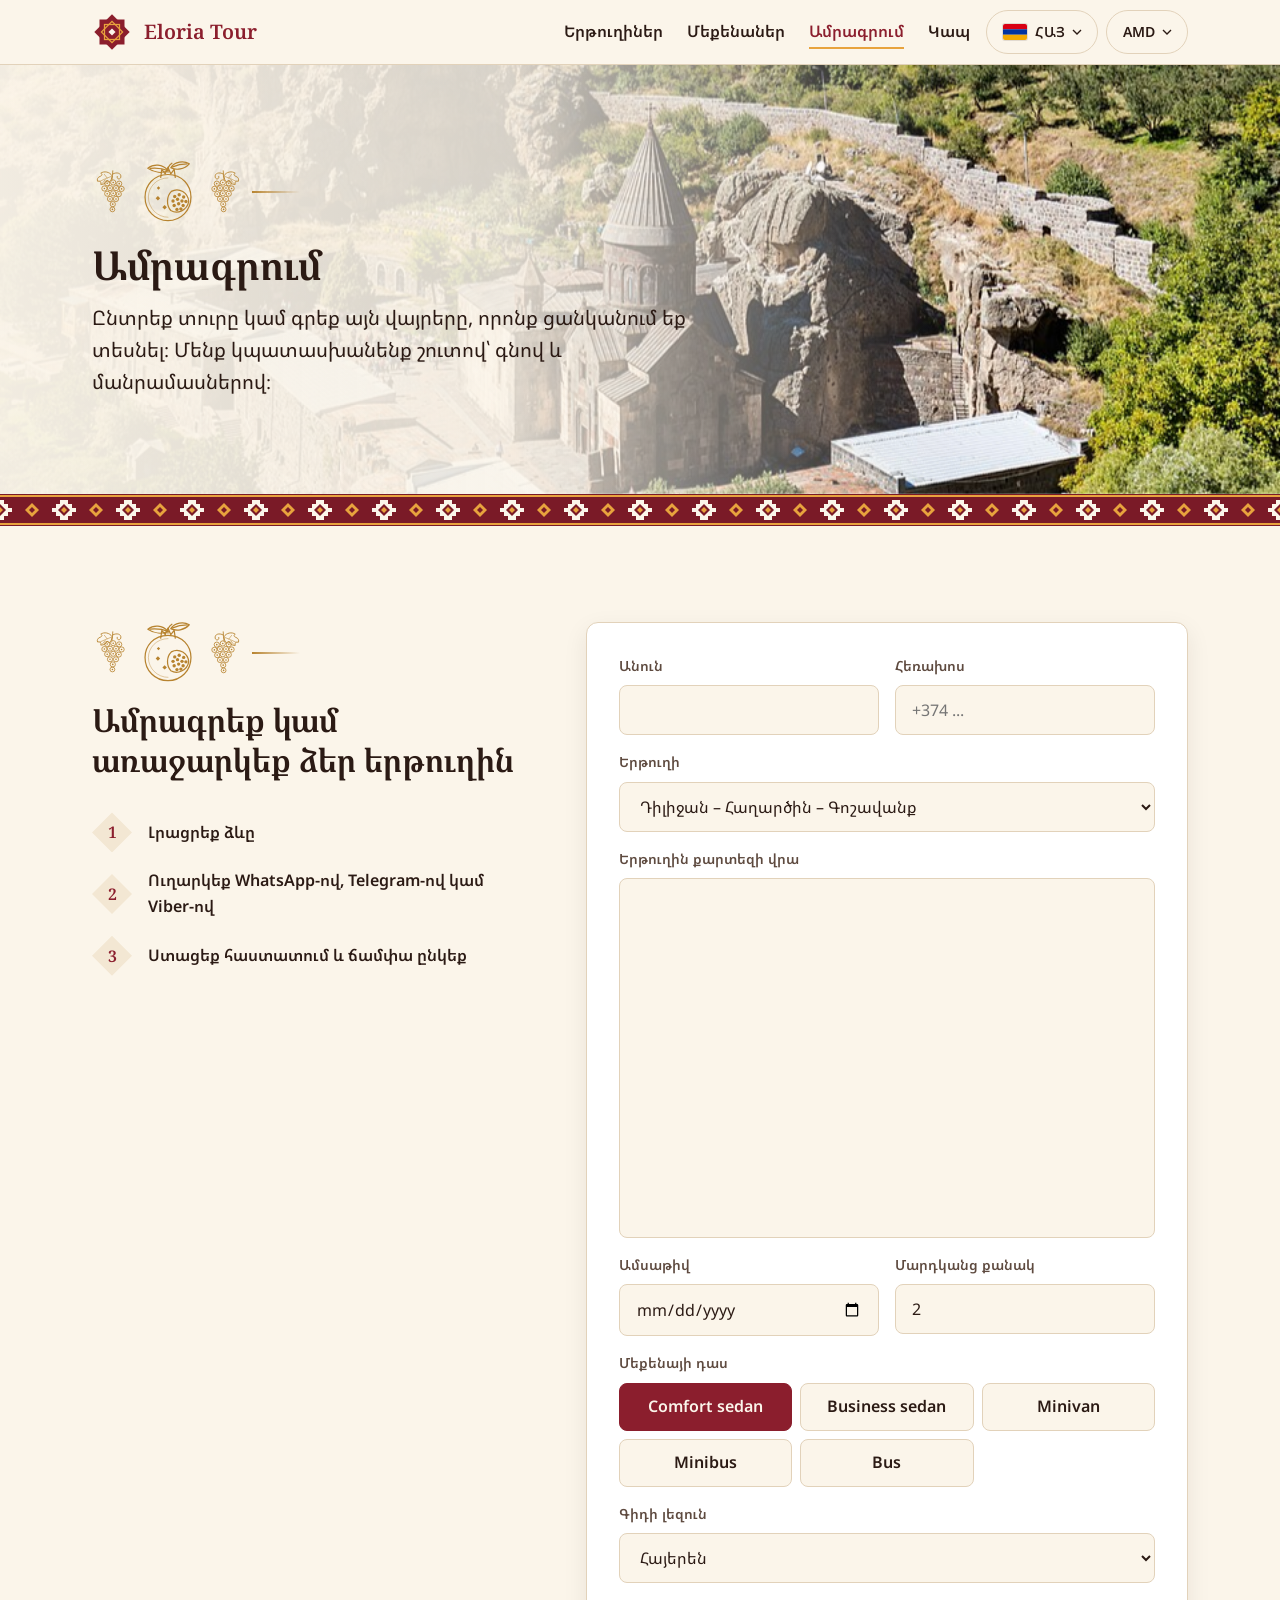
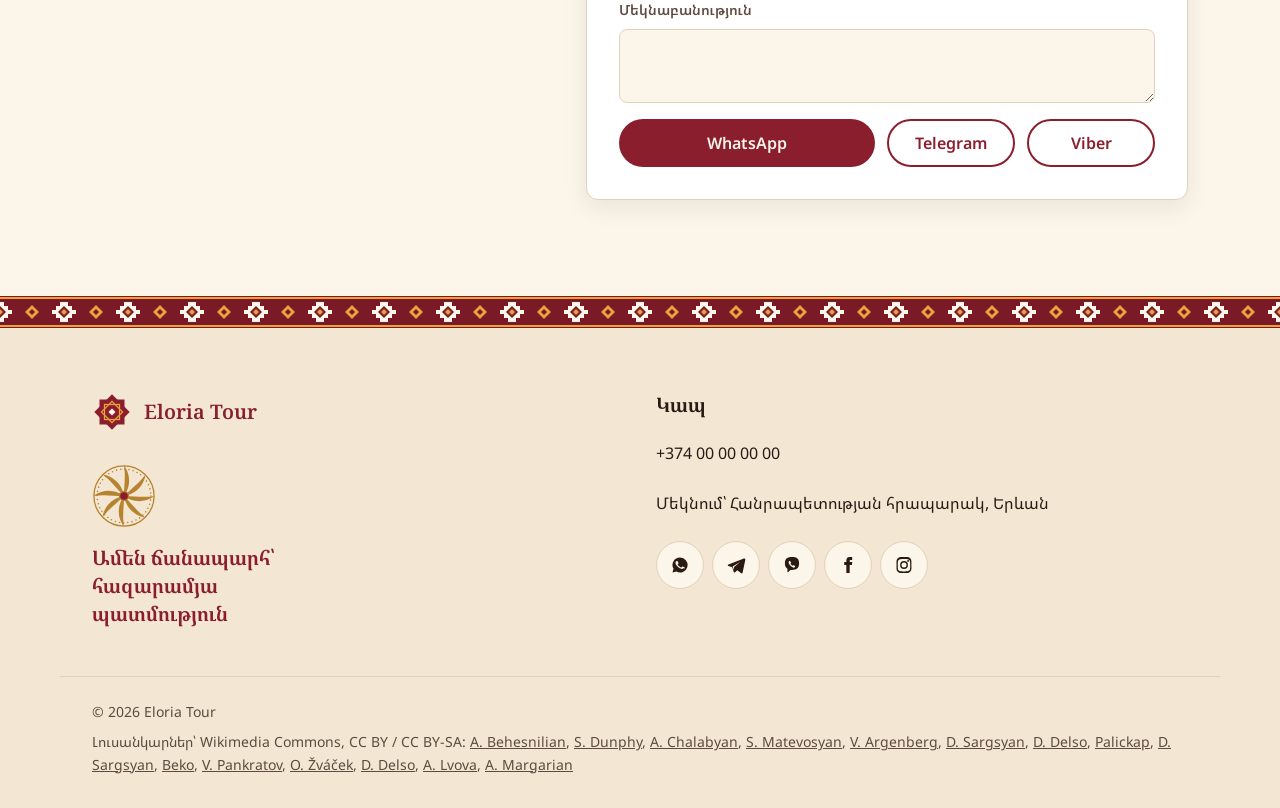
==== booking.html @ ce6a222f "Language menu: flags and full language names" ====
<!doctype html>
<html lang="hy">
<script>document.documentElement.classList.add("js")</script>
<script>
  // Browsers keep pages for a while; if a newer version is published, load it
  fetch("version.txt", { cache: "no-store" }).then((r) => r.text()).then((v) => {
    v = v.trim();
    const u = new URL(location.href);
    if (v && v !== "16" && u.searchParams.get("v") !== v) { u.searchParams.set("v", v); location.replace(u); }
  }).catch(() => {});
</script>
<head>
  <meta charset="utf-8">
  <meta name="viewport" content="width=device-width, initial-scale=1">
  <title>Eloria Tour — Տուրեր Հայաստանում</title>
  <meta name="description" content="Eloria Tour — էքսկուրսիաներ Հայաստանի պատմամշակութային և բնական վայրերով։ Tours across Armenia. Туры по Армении.">
  <link rel="icon" href="assets/logo.svg" type="image/svg+xml">
  <link rel="preconnect" href="https://fonts.googleapis.com">
  <link rel="preconnect" href="https://fonts.gstatic.com" crossorigin>
  <link href="https://fonts.googleapis.com/css2?family=Noto+Sans+Armenian:wght@400;600&family=Noto+Sans:wght@400;600&family=Noto+Serif+Armenian:wght@600&family=Noto+Serif:wght@600&display=swap" rel="stylesheet">
  <link rel="stylesheet" href="styles.css?v=16">
</head>
<body data-page="book">

<header class="header">
  <div class="container header__row">
    <a class="logo" href="index.html" aria-label="Eloria Tour">
      <img src="assets/logo.svg" alt="" width="40" height="40">
      <span>Eloria Tour</span>
    </a>
    <nav class="nav" id="nav">
      <a href="routes.html" data-i18n="nav.routes">Երթուղիներ</a>
      <a href="cars.html" data-i18n="nav.classes">Մեքենաներ</a>
      <a href="booking.html" data-i18n="nav.book" aria-current="page">Ամրագրում</a>
      <a href="contacts.html" data-i18n="nav.contacts">Կապ</a>
    </nav>
    <div class="picks">
      <div class="pick">
        <button class="pick__btn" type="button" aria-expanded="false" aria-haspopup="true" data-i18n-aria="pick.lang" aria-label="Լեզու"><span class="pick__cur" id="langCur"><img class="flag" src="assets/flags/hy.svg" alt="" width="24" height="16"><span class="pick__code">ՀԱՅ</span></span><svg class="pick__chev" viewBox="0 0 24 24" aria-hidden="true"><path d="M6 9l6 6 6-6"/></svg></button>
        <div class="pick__menu">
          <button type="button" data-lang="hy" data-code="ՀԱՅ"><img class="flag" src="assets/flags/hy.svg" alt="" width="24" height="16">Հայերեն</button>
          <button type="button" data-lang="en" data-code="EN"><img class="flag" src="assets/flags/en.svg" alt="" width="24" height="16">English</button>
          <button type="button" data-lang="ru" data-code="RU"><img class="flag" src="assets/flags/ru.svg" alt="" width="24" height="16">Русский</button>
        </div>
      </div>
      <div class="pick">
        <button class="pick__btn" type="button" aria-expanded="false" aria-haspopup="true" data-i18n-aria="pick.cur" aria-label="Արժույթ"><span class="pick__cur" id="curCur">AMD</span><svg class="pick__chev" viewBox="0 0 24 24" aria-hidden="true"><path d="M6 9l6 6 6-6"/></svg></button>
        <div class="pick__menu">
          <button type="button" data-cur="AMD">AMD</button>
          <button type="button" data-cur="USD">USD</button>
          <button type="button" data-cur="RUB">RUB</button>
          <button type="button" data-cur="EUR">EUR</button>
          <button type="button" data-cur="GEL">GEL</button>
        </div>
      </div>
    </div>
    <button class="burger" type="button" aria-expanded="false" aria-controls="nav" data-i18n-aria="nav.menu" aria-label="Մենյու">
      <span></span><span></span><span></span>
    </button>
  </div>
</header>

<main>
  <section class="page-hero">
    <img class="page-hero__img page-hero__img--upper" src="assets/img/geghard.jpg" alt="" fetchpriority="high">
    <div class="container page-hero__content">
      <div class="ornament" aria-hidden="true"><img src="assets/grapes.svg" alt="" width="40" height="45"><img src="assets/pomegranate.svg" alt="" width="56" height="63"><img class="flip" src="assets/grapes.svg" alt="" width="40" height="45"></div>
      <h1 data-i18n="nav.book">Ամրագրում</h1>
      <p data-i18n="book.lead">Ընտրեք տուրը կամ գրեք այն վայրերը, որոնք ցանկանում եք տեսնել։ Մենք կպատասխանենք շուտով՝ գնով և մանրամասներով։</p>
    </div>
  </section>

  <div class="band" aria-hidden="true"></div>

  <section class="section book" id="book">
    <div class="container book__grid">
      <div class="book__intro reveal">
        <div class="ornament" aria-hidden="true"><img src="assets/grapes.svg" alt="" width="32" height="38"><img src="assets/pomegranate.svg" alt="" width="48" height="54"><img class="flip" src="assets/grapes.svg" alt="" width="32" height="38"></div>
        <h2 data-i18n="book.title">Ամրագրեք կամ առաջարկեք ձեր երթուղին</h2>
                <ol class="steps">
          <li data-i18n="book.s1">Լրացրեք ձևը</li>
          <li data-i18n="book.s2">Ուղարկեք WhatsApp-ով, Telegram-ով կամ Viber-ով</li>
          <li data-i18n="book.s3">Ստացեք հաստատում և ճամփա ընկեք</li>
        </ol>
      </div>

      <form class="form reveal" id="bookForm" novalidate>
        <div class="field">
          <label for="f-name" data-i18n="form.name">Անուն</label>
          <input id="f-name" name="name" required autocomplete="name">
        </div>
        <div class="field">
          <label for="f-phone" data-i18n="form.phone">Հեռախոս</label>
          <input id="f-phone" name="phone" type="tel" required autocomplete="tel" placeholder="+374 ...">
        </div>
        <div class="field field--full">
          <label for="f-route" data-i18n="form.route">Երթուղի</label>
          <select id="f-route" name="route"></select>
        </div>
        <div class="field field--full route-map" id="routeMap" hidden>
          <span class="route-map__label" data-i18n="form.map">Երթուղին քարտեզի վրա</span>
          <iframe loading="lazy" data-i18n-title="form.map" title="Երթուղին քարտեզի վրա"></iframe>
        </div>
        <div class="field field--full" id="customField" hidden>
          <label for="f-custom" data-i18n="form.custom">Որտե՞ղ եք ուզում գնալ</label>
          <textarea id="f-custom" name="custom" rows="3" data-i18n-ph="form.customPh" placeholder="Օրինակ՝ Ամբերդ, Արագած, Սաղմոսավանք"></textarea>
        </div>
        <div class="field">
          <label for="f-date" data-i18n="form.date">Ամսաթիվ</label>
          <input id="f-date" name="date" type="date" required>
        </div>
        <div class="field">
          <label for="f-people" data-i18n="form.people">Մարդկանց քանակ</label>
          <input id="f-people" name="people" type="number" min="1" max="50" value="2">
        </div>
        <fieldset class="field field--full">
          <legend data-i18n="form.class">Մեքենայի դաս</legend>
          <div class="segmented">
            <label><input type="radio" name="class" value="comfort-sedan" checked><span>Comfort sedan</span></label>
            <label><input type="radio" name="class" value="business-sedan"><span>Business sedan</span></label>
            <label><input type="radio" name="class" value="minivan"><span>Minivan</span></label>
            <label><input type="radio" name="class" value="minibus"><span>Minibus</span></label>
            <label><input type="radio" name="class" value="bus"><span>Bus</span></label>
          </div>
        </fieldset>
        <div class="field field--full">
          <label for="f-lang" data-i18n="form.guide">Գիդի լեզուն</label>
          <select id="f-lang" name="guide">
            <option value="hy" data-i18n="lang.hy">Հայերեն</option>
            <option value="en" data-i18n="lang.en">Անգլերեն</option>
            <option value="ru" data-i18n="lang.ru">Ռուսերեն</option>
            <option value="it" data-i18n="lang.it">Իտալերեն</option>
          </select>
        </div>
        <div class="field field--full">
          <label for="f-note" data-i18n="form.note">Մեկնաբանություն</label>
          <textarea id="f-note" name="note" rows="2"></textarea>
        </div>
        <p class="form__error" id="formError" role="alert" hidden data-i18n="form.error">Խնդրում ենք լրացնել անունը, հեռախոսը և ամսաթիվը։</p>
        <div class="form__send field--full">
          <button class="btn btn--primary" type="submit" data-via="whatsapp">WhatsApp</button>
          <button class="btn btn--light" type="submit" data-via="telegram">Telegram</button>
          <button class="btn btn--light" type="submit" data-via="viber">Viber</button>
        </div>
      </form>
    </div>
  </section>
</main>

<div class="band" aria-hidden="true"></div>

<footer class="footer">
  <div class="container footer__grid">
    <div>
      <a class="logo" href="index.html">
        <img src="assets/logo.svg" alt="" width="40" height="40">
        <span>Eloria Tour</span>
      </a>
      <img class="footer__rosette" src="assets/rosette.svg" alt="" width="64" height="64">
      <p class="footer__motto" data-i18n="hero.title">Ամեն ճանապարհ՝ հազարամյա պատմություն</p>
    </div>
    <div>
      <h3 data-i18n="nav.contacts">Կապ</h3>
      <!-- Placeholder contacts: replace number and handles when ready -->
      <ul class="contacts">
        <li><a href="tel:+37400000000">+374 00 00 00 00</a></li>
        <li><a href="https://yandex.com/maps/?pt=44.5126,40.1777&amp;z=16" target="_blank" rel="noopener" data-i18n="contacts.meet">Մեկնում՝ Հանրապետության հրապարակ, Երևան</a></li>
      </ul>
      <div class="socials">
        <a href="https://wa.me/37400000000" target="_blank" rel="noopener" aria-label="WhatsApp"><svg viewBox="0 0 24 24"><path d="M12 3a9 9 0 0 0-7.8 13.5L3 21l4.6-1.2A9 9 0 1 0 12 3zm4.4 12.6c-.2.6-1.1 1.1-1.6 1.1-.4 0-.9.1-3-.8-2.5-1-4.1-3.6-4.2-3.8-.1-.2-1-1.3-1-2.5s.6-1.8.9-2c.2-.3.5-.3.7-.3h.5c.2 0 .4 0 .6.5l.8 1.9c.1.1.1.3 0 .5l-.3.5-.4.4c-.1.1-.3.3-.1.6.2.3.7 1.2 1.6 1.9 1.1.9 2 1.2 2.3 1.4.3.1.5.1.6-.1l.9-1c.2-.3.4-.2.6-.1l1.8.9c.3.1.4.2.5.3 0 .2 0 .9-.2 1.5z"/></svg></a>
        <a href="https://t.me/eloriatour" target="_blank" rel="noopener" aria-label="Telegram"><svg viewBox="0 0 24 24"><path d="M21.5 4.3 2.9 11.4c-1 .4-1 1.6 0 1.9l4.6 1.5 1.8 5.6c.2.7 1.1.9 1.6.4l2.6-2.4 4.8 3.5c.6.4 1.4.1 1.6-.6l3.3-15.5c.2-1-.8-1.8-1.7-1.5zM9.7 14.3l-.4 3.6-1.3-4 9.3-5.9z"/></svg></a>
        <a href="viber://chat?number=%2B37400000000" aria-label="Viber"><svg viewBox="0 0 24 24"><path d="M12 2.5c-5 0-8.5 1.6-8.5 7.5 0 3.4 1.1 5.4 3 6.5V20c0 .6.7.9 1.1.5l2.5-2.6H12c5 0 8.5-1.6 8.5-7.9S17 2.5 12 2.5zm3.9 11.7c-.4.6-1 1.1-1.7 1-2.9-.6-5.6-3.2-6.3-6.2-.1-.7.4-1.4 1-1.7.4-.2.8 0 1 .3l.9 1.3c.2.3.1.8-.2 1l-.4.3c.4 1.2 1.4 2.2 2.6 2.7l.3-.4c.2-.3.7-.4 1-.2l1.4.9c.4.2.5.7.4 1z"/></svg></a>
        <a href="https://facebook.com/eloriatour" target="_blank" rel="noopener" aria-label="Facebook"><svg viewBox="0 0 24 24"><path d="M14 8.5V7c0-.8.5-1 1-1h2V2.5h-3c-3 0-4 2-4 4.3v1.7H7.5V12H10v9.5h4V12h2.7l.4-3.5z"/></svg></a>
        <a href="https://instagram.com/eloriatour" target="_blank" rel="noopener" aria-label="Instagram"><svg viewBox="0 0 24 24"><path d="M12 7.3A4.7 4.7 0 1 0 12 16.7 4.7 4.7 0 0 0 12 7.3zm0 7.7a3 3 0 1 1 0-6 3 3 0 0 1 0 6zm4.9-8.9a1.1 1.1 0 1 0 0 2.2 1.1 1.1 0 0 0 0-2.2zM20.9 7.9c-.1-1.5-.4-2.8-1.5-3.9s-2.4-1.4-3.9-1.5H8.5C7 2.6 5.7 2.9 4.6 4S3.1 6.4 3 7.9v8.2c.1 1.5.4 2.8 1.5 3.9s2.4 1.4 3.9 1.5h7.1c1.5-.1 2.8-.4 3.9-1.5s1.4-2.4 1.5-3.9zM19 17.6a3 3 0 0 1-1.7 1.7c-1.2.5-4 .4-5.3.4s-4.1.1-5.3-.4A3 3 0 0 1 5 17.6c-.5-1.2-.4-4-.4-5.3s-.1-4.1.4-5.3A3 3 0 0 1 6.7 5.3c1.2-.5 4-.4 5.3-.4s4.1-.1 5.3.4A3 3 0 0 1 19 7c.5 1.2.4 4 .4 5.3s.1 4.1-.4 5.3z"/></svg></a>
      </div>
    </div>
  </div>
  <div class="container footer__bottom">
    <p>© <span id="year">2026</span> Eloria Tour</p>
    <p class="credits"><span data-i18n="credits">Լուսանկարներ՝ Wikimedia Commons, CC BY / CC BY-SA</span>:
      <a href="https://commons.wikimedia.org/wiki/File:Khor_Virap_Monastery_and_Mount_Ararat,_Armenia.jpg" target="_blank" rel="noopener">A. Behesnilian</a>,
      <a href="https://commons.wikimedia.org/wiki/File:Old_Dilijan_Complex_(5062752571).jpg" target="_blank" rel="noopener">S. Dunphy</a>,
      <a href="https://commons.wikimedia.org/wiki/File:Haghartsin_monastery_in_Fall_2019.jpg" target="_blank" rel="noopener">A. Chalabyan</a>,
      <a href="https://commons.wikimedia.org/wiki/File:Goshavank_monastery_88.JPG" target="_blank" rel="noopener">S. Matevosyan</a>,
      <a href="https://commons.wikimedia.org/wiki/File:Garni_Temple,_Armenia,_Armenia.jpg" target="_blank" rel="noopener">V. Argenberg</a>,
      <a href="https://commons.wikimedia.org/wiki/File:Garni_Gorge_1_2.jpg" target="_blank" rel="noopener">D. Sargsyan</a>,
      <a href="https://commons.wikimedia.org/wiki/File:Monasterio_de_Geghard,_Armenia,_2016-10-02,_DD_63.jpg" target="_blank" rel="noopener">D. Delso</a>,
      <a href="https://commons.wikimedia.org/wiki/File:Areni,_wine_factory_(2).jpg" target="_blank" rel="noopener">Palickap</a>,
      <a href="https://commons.wikimedia.org/wiki/File:Lake_Sevan_014.jpg" target="_blank" rel="noopener">D. Sargsyan</a>,
      <a href="https://commons.wikimedia.org/wiki/File:Lake_Parz,_Dilijan_National_Park_24.jpg" target="_blank" rel="noopener">Beko</a>,
      <a href="https://commons.wikimedia.org/wiki/File:Jermuk_waterfall_on_an_autumn_evening.jpg" target="_blank" rel="noopener">V. Pankratov</a>,
      <a href="https://commons.wikimedia.org/wiki/File:Goris_City_Stadium.jpg" target="_blank" rel="noopener">O. Žváček</a>,
      <a href="https://commons.wikimedia.org/wiki/File:Monasterio_Noravank,_Armenia,_2016-10-01,_DD_28.jpg" target="_blank" rel="noopener">D. Delso</a>,
      <a href="https://commons.wikimedia.org/wiki/File:Sevanavank_on_1.09.23,_36.jpg" target="_blank" rel="noopener">A. Lvova</a>,
      <a href="https://commons.wikimedia.org/wiki/File:Tatev_Monastery_23-06-2018.jpg" target="_blank" rel="noopener">A. Margarian</a>
    </p>
  </div>
</footer>

<div class="toast" id="toast" role="status" aria-live="polite"></div>

<script src="script.js?v=16"></script>
</body>
</html>
---- styles.css ----
:root {
  --red: #8B1E2D;
  --red-dark: #6E1522;
  --apricot: #E8A33D;
  --cream: #FBF5EA;
  --sand: #F3E7D3;
  --ink: #2B1A14;
  --muted: #5E4A3F;
  --line: #E2D2BA;
  --gold: #B7832F;

  --serif: "Noto Serif Armenian", "Noto Serif", Georgia, serif;
  --sans: "Noto Sans Armenian", "Noto Sans", system-ui, sans-serif;

  --radius: 12px;
  --ease: cubic-bezier(.22, .61, .36, 1);
  --shadow: 0 8px 24px rgba(43, 26, 20, .08);
}

*, *::before, *::after { box-sizing: border-box; }
html { scroll-behavior: smooth; scroll-padding-top: 72px; }
body {
  margin: 0;
  font-family: var(--sans);
  font-size: 16px;
  line-height: 1.6;
  color: var(--ink);
  background: var(--cream);
  -webkit-font-smoothing: antialiased;
}
img { max-width: 100%; display: block; }
[hidden] { display: none !important; }
a { color: inherit; }
h1, h2, h3 { font-family: var(--serif); font-weight: 600; line-height: 1.25; margin: 0; }
p { margin: 0; }
ul, ol { margin: 0; padding: 0; }

.container { width: 100%; max-width: 1160px; margin: 0 auto; padding: 0 16px; }
@media (min-width: 768px) { .container { padding: 0 32px; } }

/* Buttons */
.btn {
  display: inline-flex; align-items: center; justify-content: center;
  min-height: 48px; padding: 12px 24px;
  border-radius: 999px; border: 2px solid transparent;
  font: 600 16px/1.2 var(--sans); text-decoration: none; cursor: pointer;
  transition: background-color .3s var(--ease), color .3s var(--ease), transform .3s var(--ease), border-color .3s var(--ease);
}
.btn:hover { transform: translateY(-2px); }
.btn:focus-visible, a:focus-visible, button:focus-visible, input:focus-visible, select:focus-visible, textarea:focus-visible {
  outline: 3px solid var(--apricot); outline-offset: 2px;
}
.btn--primary { background: var(--red); color: var(--cream); }
.btn--primary:hover { background: var(--red-dark); }
.btn--light { background: transparent; border-color: var(--red); color: var(--red); }
.btn--light:hover { background: var(--red); color: var(--cream); }

/* Ornament band (carpet border) */
.band {
  height: 32px;
  background: url("assets/band.svg") repeat-x center / auto 32px;
}

/* Header */
.header {
  position: sticky; top: 0; z-index: 20;
  background: rgba(251, 245, 234, .94);
  backdrop-filter: blur(8px);
  border-bottom: 1px solid var(--line);
}
.header__row { display: flex; align-items: center; gap: 16px; min-height: 64px; }
.logo { display: inline-flex; align-items: center; gap: 12px; text-decoration: none; font: 600 20px/1 var(--serif); color: var(--red); }
.nav { display: flex; gap: 24px; margin-left: auto; }
.nav a { text-decoration: none; font-weight: 600; padding: 12px 0; position: relative; }
.nav a::after {
  content: ""; position: absolute; left: 0; right: 0; bottom: 8px; height: 2px;
  background: var(--apricot); transform: scaleX(0); transition: transform .3s var(--ease);
}
.nav a:hover::after { transform: scaleX(1); }
.picks { display: flex; gap: 8px; }
.pick { position: relative; }
.pick__btn {
  display: inline-flex; align-items: center; gap: 4px; min-height: 44px; padding: 0 12px 0 16px;
  border: 1px solid var(--line); border-radius: 999px; background: var(--cream);
  font: 600 14px/1 var(--sans); color: var(--ink); cursor: pointer;
  transition: border-color .3s var(--ease);
}
.pick__btn:hover, .pick__btn[aria-expanded="true"] { border-color: var(--red); }
.pick__chev { width: 16px; height: 16px; fill: none; stroke: currentColor; stroke-width: 2; transition: transform .3s var(--ease); }
.pick__btn[aria-expanded="true"] .pick__chev { transform: rotate(180deg); }
.pick__menu {
  position: absolute; top: calc(100% + 8px); left: 50%; z-index: 30; min-width: 100%;
  display: grid; gap: 4px; padding: 4px;
  background: #fff; border: 1px solid var(--line); border-radius: 12px; box-shadow: var(--shadow);
  opacity: 0; transform: translate(-50%, -8px); pointer-events: none; visibility: hidden;
  transition: opacity .3s var(--ease), transform .3s var(--ease), visibility 0s .3s;
}
.pick__btn[aria-expanded="true"] + .pick__menu {
  opacity: 1; transform: translate(-50%, 0); pointer-events: auto; visibility: visible;
  transition: opacity .3s var(--ease), transform .3s var(--ease);
}
.pick__menu button {
  min-height: 44px; padding: 0 16px; border: 0; border-radius: 8px; background: none;
  font: 600 14px/1 var(--sans); color: var(--muted); cursor: pointer; text-align: center;
  transition: background-color .3s var(--ease), color .3s var(--ease);
}
.pick__cur { display: inline-flex; align-items: center; gap: 8px; }
.flag { width: 24px; height: 16px; object-fit: cover; border-radius: 2px; box-shadow: 0 0 0 1px rgba(43, 26, 20, .12); flex: none; }
.pick__menu button:has(.flag) { display: flex; align-items: center; gap: 12px; text-align: left; white-space: nowrap; }
.pick__menu button[aria-pressed="true"] .flag { box-shadow: 0 0 0 1px rgba(251, 245, 234, .6); }
.pick__menu button:hover { background: var(--sand); color: var(--ink); }
.pick__menu button[aria-pressed="true"] { background: var(--red); color: var(--cream); }
.burger { display: none; }

@media (max-width: 860px) {
  .picks { margin-left: auto; }
  .burger {
    display: grid; gap: 4px; align-content: center; justify-items: center;
    width: 44px; height: 44px; border: 0; background: none; cursor: pointer;
  }
  .burger span { width: 24px; height: 2px; background: var(--ink); transition: transform .3s var(--ease), opacity .3s var(--ease); }
  .burger[aria-expanded="true"] span:nth-child(1) { transform: translateY(6px) rotate(45deg); }
  .burger[aria-expanded="true"] span:nth-child(2) { opacity: 0; }
  .burger[aria-expanded="true"] span:nth-child(3) { transform: translateY(-6px) rotate(-45deg); }
  .nav {
    position: absolute; top: 100%; left: 0; right: 0;
    flex-direction: column; gap: 0; padding: 8px 16px 16px;
    background: var(--cream); border-bottom: 1px solid var(--line);
    opacity: 0; transform: translateY(-8px); pointer-events: none;
    transition: opacity .3s var(--ease), transform .3s var(--ease);
  }
  .nav.is-open { opacity: 1; transform: none; pointer-events: auto; }
  .nav a { padding: 12px 0; border-bottom: 1px solid var(--line); }
  .nav a::after { display: none; }
}
@media (max-width: 480px) { .pick__code { display: none; } }
@media (max-width: 400px) { .logo span { font-size: 16px; white-space: nowrap; } .header__row { gap: 8px; } .picks { gap: 4px; } .pick__btn { padding: 0 8px 0 12px; } }

/* Hero */
.hero { position: relative; min-height: min(88vh, 760px); display: flex; align-items: flex-end; color: var(--ink); overflow: hidden; }
.hero__img { position: absolute; inset: 0; width: 100%; height: 100%; object-fit: cover; object-position: 70% center; animation: heroZoom 18s var(--ease) both; }
.hero::after {
  content: ""; position: absolute; inset: 0;
  background: linear-gradient(180deg, rgba(251, 245, 234, .2) 0%, rgba(251, 245, 234, .8) 45%, rgba(251, 245, 234, .96) 100%);
}
@media (min-width: 768px) {
  .hero::after { background: linear-gradient(90deg, rgba(251, 245, 234, .96) 0%, rgba(251, 245, 234, .85) 45%, rgba(251, 245, 234, 0) 80%); }
}
.hero__content { position: relative; z-index: 1; padding-top: 128px; padding-bottom: 64px; }
.eyebrow { font-size: 14px; font-weight: 600; letter-spacing: .08em; text-transform: uppercase; color: var(--red); margin-bottom: 16px; }
.hero h1 { font-size: 32px; max-width: 18ch; }
.hero__lead { font-size: 16px; max-width: 56ch; margin-top: 16px; }
.hero__actions { display: flex; flex-wrap: wrap; gap: 12px; margin-top: 32px; }
@media (min-width: 768px) {
  .hero h1 { font-size: 48px; }
  .hero__lead { font-size: 20px; }
  .hero__content { padding-bottom: 96px; }
}
@keyframes heroZoom { from { transform: scale(1.08); } to { transform: scale(1); } }

/* Inner page banner: clear photo, light wash only behind the text */
.page-hero { position: relative; color: var(--ink); overflow: hidden; background: var(--cream); }
.page-hero__img { position: absolute; inset: 0; width: 100%; height: 100%; object-fit: cover; animation: heroZoom 18s var(--ease) both; }
.page-hero__img--upper { object-position: center 35%; }
.page-hero::after {
  content: ""; position: absolute; inset: 0;
  background: linear-gradient(180deg, rgba(251, 245, 234, 0) 20%, rgba(251, 245, 234, .85) 60%, rgba(251, 245, 234, .96) 100%);
}
.page-hero__content { position: relative; z-index: 1; padding-top: 160px; padding-bottom: 48px; }
.page-hero .ornament { justify-content: flex-start; }
.page-hero .ornament::before { display: none; }
.page-hero h1 { font-size: 32px; }
.page-hero p { max-width: 56ch; margin-top: 12px; }
@media (min-width: 768px) {
  .page-hero::after { background: linear-gradient(90deg, rgba(251, 245, 234, .96) 0%, rgba(251, 245, 234, .85) 40%, rgba(251, 245, 234, 0) 75%); }
  .page-hero__content { padding-top: 96px; padding-bottom: 96px; }
  .page-hero__content > * { max-width: 520px; }
  .page-hero h1 { font-size: 40px; }
  .page-hero p { font-size: 20px; }
}
/* Whole photo visible: photo on top on phones, on the right on wider screens */
.page-hero--split::after { display: none; }
.page-hero--split .page-hero__img { position: static; height: auto; aspect-ratio: 960 / 686; animation: none; }
.page-hero--split .page-hero__content { padding-top: 24px; }
@media (min-width: 768px) {
  .page-hero--split { min-height: 480px; display: flex; align-items: center; }
  .page-hero--split .page-hero__img {
    position: absolute; inset: 0 0 0 auto; width: min(62%, 672px); height: 100%; aspect-ratio: auto;
    -webkit-mask-image: linear-gradient(90deg, transparent, #000 20%); mask-image: linear-gradient(90deg, transparent, #000 20%);
  }
  .page-hero--split .page-hero__content { width: 100%; padding-top: 64px; padding-bottom: 64px; }
}
.nav a[aria-current="page"] { color: var(--red); }
.nav a[aria-current="page"]::after { transform: scaleX(1); }

/* Home: links to the inner pages */
.explore { background: var(--sand); }
.tiles { display: grid; gap: 24px; }
@media (min-width: 760px) { .tiles { grid-template-columns: repeat(3, 1fr); } }
.tile {
  position: relative; display: block; min-height: 320px; border-radius: var(--radius); overflow: hidden;
  color: var(--cream); text-decoration: none; box-shadow: var(--shadow);
}
.tile img { position: absolute; inset: 0; width: 100%; height: 100%; object-fit: cover; transition: transform .8s var(--ease); }
.tile::after { content: ""; position: absolute; inset: 0; background: linear-gradient(180deg, rgba(43, 26, 20, .1) 20%, rgba(43, 26, 20, .88)); }
.tile:hover img { transform: scale(1.05); }
.tile__body { position: absolute; left: 0; right: 0; bottom: 0; z-index: 1; display: grid; gap: 8px; padding: 24px; }
.tile__title { font: 600 24px/1.25 var(--serif); }
.tile__more { font-weight: 600; color: var(--apricot); }

/* Contacts page */
.contacts-grid { display: grid; gap: 24px; }
@media (min-width: 900px) { .contacts-grid { grid-template-columns: 1fr 1fr; gap: 32px; } }
.contact-cards { display: grid; gap: 16px; }
.contact-card { background: #fff; border: 1px solid var(--line); border-radius: var(--radius); padding: 24px; box-shadow: var(--shadow); }
.contact-card h2 { font-size: 20px; margin-bottom: 8px; }
.contact-card p { color: var(--muted); }
.contact-card__big { display: inline-block; padding: 8px 0; font: 600 24px/1.3 var(--serif); color: var(--red); text-decoration: none; }
.contact-card__note { margin-top: 8px; font-weight: 600; }
.contact-card .socials a { border-color: var(--line); color: var(--red); }
.map { min-height: 360px; border-radius: var(--radius); overflow: hidden; border: 1px solid var(--line); box-shadow: var(--shadow); }
.map iframe { display: block; width: 100%; height: 100%; min-height: 360px; border: 0; }

/* Sections */
.section { padding: 64px 0; }
@media (min-width: 768px) { .section { padding: 96px 0; } }
.section__head { text-align: center; max-width: 640px; margin: 0 auto 48px; }
.section__head h2, .book__intro h2 { font-size: 24px; }
.section__head p, .book__intro p { color: var(--muted); margin-top: 12px; }
@media (min-width: 768px) { .section__head h2, .book__intro h2 { font-size: 32px; } }
/* Pomegranate & grapes heading ornament */
.ornament { display: flex; align-items: center; justify-content: center; gap: 8px; margin-bottom: 16px; }
.ornament::before, .ornament::after {
  content: ""; width: 48px; height: 2px;
  background: linear-gradient(90deg, transparent, var(--gold));
}
.ornament::after { transform: scaleX(-1); }
.ornament img:nth-child(1), .ornament img:nth-child(3) { width: 40px; height: auto; }
.ornament img:nth-child(2) { width: 56px; height: auto; }
.flip { transform: scaleX(-1); }

/* Carved grapevine frieze */
.vine { height: 48px; background: url("assets/vine.svg") repeat-x center / auto 48px; }


/* Features */
.features { padding: 48px 0; }
.features__grid { list-style: none; display: grid; gap: 24px; grid-template-columns: 1fr; }
@media (min-width: 600px) { .features__grid { grid-template-columns: 1fr 1fr; } }
@media (min-width: 1000px) { .features__grid { grid-template-columns: repeat(4, 1fr); } }
.feature h3 { font-size: 20px; margin: 12px 0 8px; }
.feature p { color: var(--muted); }
.feature__icon {
  display: inline-grid; place-items: center; width: 48px; height: 48px;
  border-radius: 12px; background: var(--sand); color: var(--red);
}
.feature__icon svg { width: 24px; height: 24px; fill: none; stroke: currentColor; stroke-width: 1.8; stroke-linejoin: round; stroke-linecap: round; }

/* Routes */
.routes { background: var(--sand); position: relative; }
.routes__grid { display: grid; gap: 24px; grid-template-columns: 1fr; }
@media (min-width: 700px) { .routes__grid { grid-template-columns: 1fr 1fr; } }
@media (min-width: 1040px) { .routes__grid { grid-template-columns: repeat(3, 1fr); } }
.route {
  display: flex; flex-direction: column;
  background: var(--cream); border-radius: var(--radius); overflow: hidden;
  box-shadow: var(--shadow); border: 1px solid var(--line);
  transition: transform .4s var(--ease), box-shadow .4s var(--ease);
}
.route:hover { transform: translateY(-4px); box-shadow: 0 16px 32px rgba(43, 26, 20, .14); }
.route__media { position: relative; aspect-ratio: 3 / 2; overflow: hidden; }
/* Photo gallery inside route cards */
.gallery__track {
  display: flex; height: 100%; overflow-x: auto; scroll-snap-type: x mandatory;
  scrollbar-width: none; overscroll-behavior-x: contain;
}
.gallery__track::-webkit-scrollbar { display: none; }
.gallery__slide { position: relative; flex: 0 0 100%; margin: 0; scroll-snap-align: start; }
.gallery__slide img { width: 100%; height: 100%; object-fit: cover; }
.gallery__slide figcaption {
  position: absolute; left: 0; right: 0; bottom: 0; padding: 32px 16px 32px;
  background: linear-gradient(180deg, transparent, rgba(43, 26, 20, .75));
  color: var(--cream); font-size: 14px; font-weight: 600;
}
.gallery__btn, .car__arrow {
  position: absolute; top: 50%; width: 44px; height: 44px; margin-top: -22px;
  display: grid; place-items: center; border: 0; border-radius: 50%;
  background: rgba(251, 245, 234, .9); color: var(--red); font: 600 24px/1 var(--serif); cursor: pointer;
  box-shadow: var(--shadow); transition: opacity .3s var(--ease), background-color .3s var(--ease);
}
.gallery__btn:hover, .car__arrow:hover { background: var(--cream); }
.gallery__btn:disabled, .car__arrow:disabled { opacity: 0; pointer-events: none; }
.gallery__btn--prev { left: 12px; }
.gallery__btn--next { right: 12px; }
.gallery__dots { position: absolute; right: 8px; bottom: 4px; display: flex; }
.gallery__dots button {
  width: 24px; height: 44px; border: 0; padding: 0; background: none; cursor: pointer; position: relative;
}
.gallery__dots button::before {
  content: ""; position: absolute; left: 50%; top: 50%; width: 8px; height: 8px; margin: -4px 0 0 -4px;
  background: rgba(251, 245, 234, .6); transform: rotate(45deg); transition: background-color .3s var(--ease), transform .3s var(--ease);
}
.gallery__dots button[aria-current="true"]::before { background: var(--apricot); transform: rotate(45deg) scale(1.4); }
.route__num {
  position: absolute; left: 16px; top: 16px;
  display: grid; place-items: center; width: 40px; height: 40px;
  background: var(--red); color: var(--cream); font: 600 16px/1 var(--serif);
  clip-path: polygon(50% 0, 100% 50%, 50% 100%, 0 50%);
}
.route__strip { height: 8px; background: url("assets/band.svg") repeat-x center / auto 16px; }
.route__body { padding: 24px; display: flex; flex-direction: column; gap: 12px; flex: 1; }
.route__body h3 { font-size: 20px; }
.route__meta { display: flex; flex-wrap: wrap; gap: 8px; font-size: 14px; font-weight: 600; color: var(--red); }
.route__meta span { background: var(--sand); padding: 4px 12px; border-radius: 999px; }
.route__body p { color: var(--muted); }
.route__body .btn { margin-top: auto; align-self: flex-start; }

.route--custom { background: var(--red); color: var(--cream); border: 0; justify-content: center; position: relative; overflow: hidden; }
.route--custom::before {
  content: ""; position: absolute; inset: 0;
  background: url("assets/stars.svg") repeat center / 96px; opacity: .18;
}
.route--custom .route__body { position: relative; justify-content: center; gap: 16px; padding: 32px; }
.route--custom p { color: var(--cream); }
.route--custom .btn { background: var(--cream); color: var(--red); margin-top: 8px; }
.route--custom .btn:hover { background: var(--apricot); color: var(--ink); }

/* Classes */
.classes { background: var(--cream); color: var(--ink); position: relative; overflow: hidden; }
.classes::before {
  content: ""; position: absolute; inset: 0;
  background: url("assets/stars.svg") repeat center / 96px; opacity: .08; pointer-events: none;
}
.classes::after {
  content: ""; position: absolute; width: 320px; height: 320px; right: -96px; top: -96px;
  background: url("assets/rosette.svg") no-repeat center / contain; opacity: .14; pointer-events: none;
}
.classes .container { position: relative; z-index: 1; }
.classes .section__head::before {
  content: ""; display: block; width: 64px; height: 64px; margin: 0 auto 16px;
  background: url("assets/rosette.svg") no-repeat center / contain;
}
.classes .section__head p { color: var(--muted); }
.classes__grid { display: grid; gap: 24px; max-width: 880px; margin: 0 auto; }
@media (min-width: 760px) { .classes__grid { grid-template-columns: 1fr 1fr; } }
.class-card {
  position: relative; display: flex; flex-direction: column; gap: 16px;
  background: var(--cream); color: var(--ink); border-radius: var(--radius); padding: 32px;
  border-top: 8px solid var(--line);
}
.class-card--comfort { border-top-color: var(--apricot); }
.class-card h3 { font-size: 24px; }
.class-card__sub { color: var(--muted); margin-top: -8px; }
.badge {
  position: absolute; top: 24px; right: 24px;
  background: var(--apricot); color: var(--ink); font-size: 14px; font-weight: 600;
  padding: 4px 12px; border-radius: 999px;
}
.checks { list-style: none; display: grid; gap: 12px; }
.checks li { position: relative; padding-left: 28px; }
.checks li::before {
  content: ""; position: absolute; left: 4px; top: 8px; width: 10px; height: 10px;
  background: var(--red); transform: rotate(45deg);
}
.class-card--comfort .checks li::before { background: var(--apricot); }
.price { font: 600 20px/1.3 var(--serif); color: var(--red); margin-top: auto; padding-top: 8px; border-top: 1px dashed var(--line); }
.class-card .btn { align-self: flex-start; }
.cars__grid { max-width: none; grid-template-columns: 1fr; }
.sr-only { position: absolute; width: 1px; height: 1px; overflow: hidden; clip: rect(0 0 0 0); white-space: nowrap; }
.car {
  display: grid; overflow: hidden; border-radius: var(--radius);
  background: #fff; color: var(--ink); box-shadow: var(--shadow);
}
.car__panel {
  position: relative; display: flex; flex-direction: column; gap: 8px; padding: 24px 24px 16px;
  background: var(--sand); border-bottom: 4px solid var(--gold);
}
.car__panel h3 { font-size: 24px; }
.car__specs { display: flex; gap: 24px; color: var(--muted); font-weight: 600; }
.car__specs > span { display: inline-flex; align-items: center; gap: 4px; }
.car__specs svg { width: 20px; height: 20px; fill: var(--red); }
.car__panel img { width: 100%; height: auto; aspect-ratio: 4 / 3; object-fit: cover; border-radius: 8px; margin-top: 8px; }
.car__side { display: flex; flex-direction: column; gap: 16px; padding: 24px; min-width: 0; }
.car__side .btn { align-self: flex-start; }
.car__label { margin: 0; font: 600 14px/1.5 var(--sans); color: var(--muted); }
.car__scroller { position: relative; }
.car__routes {
  list-style: none; display: flex; gap: 12px; overflow-x: auto; scroll-snap-type: x mandatory;
  scroll-behavior: smooth; scrollbar-width: none; padding: 4px 0;
}
.car__routes::-webkit-scrollbar { display: none; }
.car__routes li { flex: 0 0 184px; scroll-snap-align: start; }
.car__routes a {
  display: flex; flex-direction: column; gap: 4px; height: 100%; padding: 16px;
  border: 1px solid var(--line); border-radius: 8px; background: var(--cream); color: var(--ink); text-decoration: none;
  transition: border-color .3s var(--ease), transform .3s var(--ease);
}
.car__routes a:hover { border-color: var(--gold); transform: translateY(-4px); }
.car__routes strong { font-size: 16px; line-height: 1.3; }
.car__from, .car__km { font-size: 14px; color: var(--muted); }
.car__price { margin-top: auto; padding-top: 8px; font-size: 14px; font-weight: 600; color: var(--red); }
.car__arrow { display: none; }
@media (min-width: 760px) {
  .car { grid-template-columns: 320px 1fr; }
  .car__panel {
    padding: 32px 56px 32px 32px; border-bottom: 0;
    clip-path: polygon(0 0, calc(100% - 32px) 0, 100% 50%, calc(100% - 32px) 100%, 0 100%);
  }
  .car__panel img { margin-top: auto; }
  .car__side { padding: 32px 32px 32px 16px; }
  .car__arrow { display: grid; z-index: 1; }
  .car__arrow--prev { left: -12px; }
  .car__arrow--next { right: -12px; }
}

/* Booking */
.book__grid { display: grid; gap: 32px; }
@media (min-width: 900px) { .book__grid { grid-template-columns: 5fr 7fr; gap: 64px; align-items: start; } }
.book__intro .ornament { justify-content: flex-start; }
.book__intro .ornament::before { display: none; }
.book__intro p { max-width: 52ch; }
.steps { list-style: none; counter-reset: s; display: grid; gap: 16px; margin-top: 32px; }
.steps li { counter-increment: s; display: flex; gap: 16px; align-items: center; font-weight: 600; }
.steps li::before {
  content: counter(s); flex: none; display: grid; place-items: center; width: 40px; height: 40px;
  background: var(--sand); color: var(--red); font: 600 16px/1 var(--serif);
  clip-path: polygon(50% 0, 100% 50%, 50% 100%, 0 50%);
}

.form {
  display: grid; gap: 16px; grid-template-columns: 1fr;
  background: #fff; padding: 24px; border-radius: var(--radius);
  border: 1px solid var(--line); box-shadow: var(--shadow);
}
@media (min-width: 600px) { .form { grid-template-columns: 1fr 1fr; padding: 32px; } }
.field { display: flex; flex-direction: column; gap: 8px; min-width: 0; border: 0; margin: 0; padding: 0; }
.field--full { grid-column: 1 / -1; }
.field label, .field legend { font-size: 14px; font-weight: 600; color: var(--muted); padding: 0; }
.field legend { margin-bottom: 8px; }
.field input, .field select, .field textarea {
  width: 100%; min-height: 48px; padding: 12px 16px;
  font: 16px/1.5 var(--sans); color: var(--ink);
  background: var(--cream); border: 1px solid var(--line); border-radius: 8px;
  transition: border-color .3s var(--ease), background-color .3s var(--ease);
}
.field input:focus, .field select:focus, .field textarea:focus { border-color: var(--red); background: #fff; }
.field .is-invalid { border-color: var(--red); background: #FCEDEE; }
.field textarea { resize: vertical; }
.route-map__label { font-size: 14px; font-weight: 600; color: var(--muted); }
.route-map iframe { display: block; width: 100%; height: 320px; border: 1px solid var(--line); border-radius: 8px; background: var(--cream); }
@media (min-width: 600px) { .route-map iframe { height: 360px; } }
.segmented { display: grid; grid-template-columns: repeat(auto-fill, minmax(144px, 1fr)); gap: 8px; }
.segmented label { position: relative; cursor: pointer; }
.segmented input { position: absolute; opacity: 0; }
.segmented span {
  display: grid; place-items: center; min-height: 48px; border-radius: 8px;
  border: 1px solid var(--line); background: var(--cream); font-weight: 600; font-size: 16px; color: var(--ink);
  transition: background-color .3s var(--ease), color .3s var(--ease), border-color .3s var(--ease);
}
.segmented input:checked + span { background: var(--red); border-color: var(--red); color: var(--cream); }
.segmented input:focus-visible + span { outline: 3px solid var(--apricot); outline-offset: 2px; }
.form__error { grid-column: 1 / -1; color: var(--red); font-weight: 600; }
.form__send { display: grid; gap: 12px; grid-template-columns: 1fr 1fr; }
.form__send .btn:first-child { grid-column: 1 / -1; }
@media (min-width: 600px) { .form__send { grid-template-columns: 2fr 1fr 1fr; } .form__send .btn:first-child { grid-column: auto; } }

/* Footer */
.footer { background: var(--sand); color: var(--ink); padding: 64px 0 32px; }
.footer__grid { display: grid; gap: 32px; }
@media (min-width: 760px) { .footer__grid { grid-template-columns: 1fr 1fr; } }
.footer h3 { font-size: 20px; margin-bottom: 16px; }
.footer__rosette { width: 64px; height: 64px; margin-top: 24px; }
.footer__motto { font: 600 20px/1.4 var(--serif); color: var(--red); margin-top: 16px; max-width: 24ch; }
.contacts { list-style: none; display: grid; gap: 8px; }
.contacts a { text-decoration: none; display: inline-block; padding: 8px 0; }
.contacts a:hover { color: var(--red); }
.socials { display: flex; flex-wrap: wrap; gap: 8px; margin-top: 16px; }
.socials a {
  display: grid; place-items: center; width: 48px; height: 48px; border-radius: 50%;
  border: 1px solid var(--line); background: var(--cream);
  transition: background-color .3s var(--ease), border-color .3s var(--ease), color .3s var(--ease);
}
.socials a:hover { background: var(--red); border-color: var(--red); color: var(--cream); }
.socials svg { width: 20px; height: 20px; fill: currentColor; }
.footer__bottom { margin-top: 48px; padding-top: 24px; border-top: 1px solid var(--line); display: grid; gap: 8px; font-size: 14px; color: var(--muted); }
.credits a { color: var(--muted); }

/* Toast */
.toast {
  position: fixed; left: 50%; bottom: 24px; z-index: 30; max-width: calc(100% - 32px);
  background: var(--ink); color: var(--cream); padding: 12px 24px; border-radius: 999px;
  box-shadow: var(--shadow); opacity: 0; transform: translate(-50%, 16px); pointer-events: none;
  transition: opacity .4s var(--ease), transform .4s var(--ease);
}
.toast.is-on { opacity: 1; transform: translate(-50%, 0); }

/* Reveal on scroll */
.js .reveal { opacity: 0; transform: translateY(24px); transition: opacity .8s var(--ease), transform .8s var(--ease); }
.js .reveal.is-in { opacity: 1; transform: none; }

@media (prefers-reduced-motion: reduce) {
  html { scroll-behavior: auto; }
  *, *::before, *::after { animation: none !important; transition: none !important; }
  .js .reveal { opacity: 1; transform: none; }
}
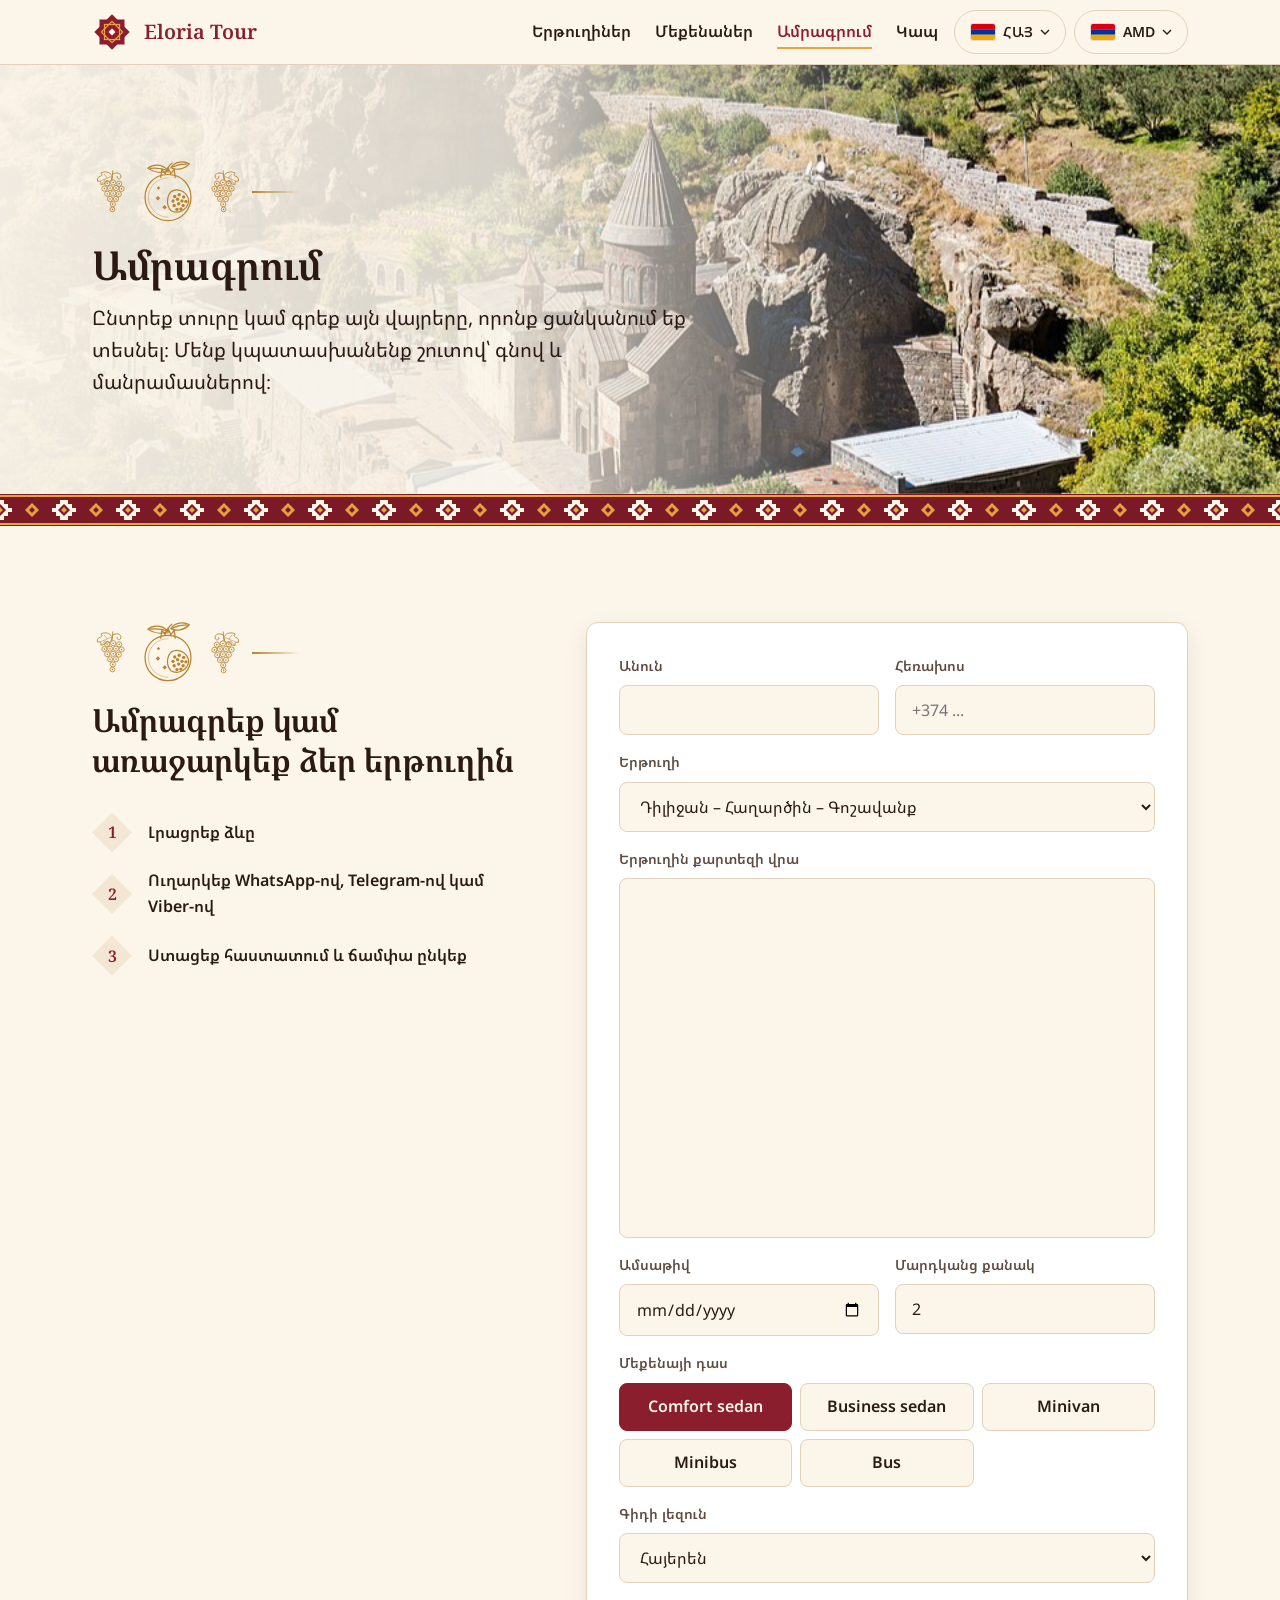
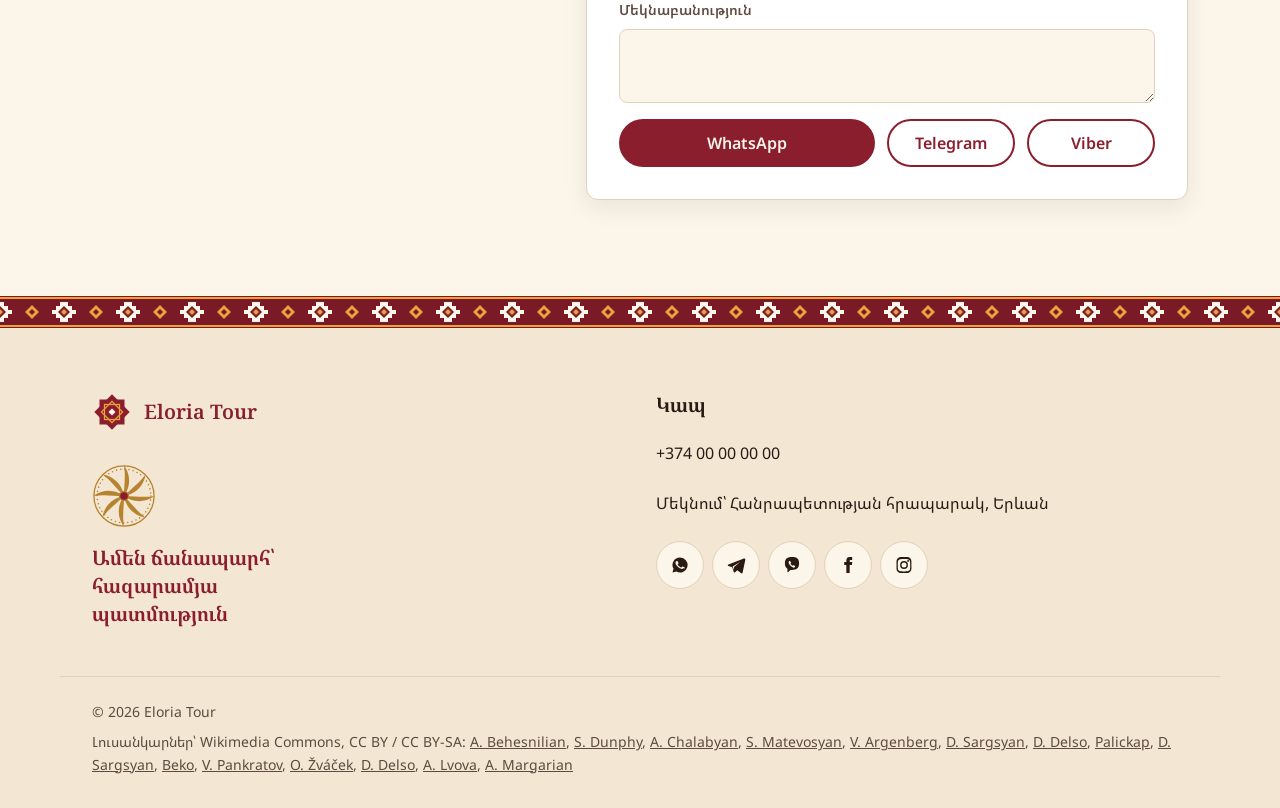
==== commit e05bf0dd: "Currency menu: flags and currency names" ====
--- a/booking.html
+++ b/booking.html
@@ -6,7 +6,7 @@
   fetch("version.txt", { cache: "no-store" }).then((r) => r.text()).then((v) => {
     v = v.trim();
     const u = new URL(location.href);
-    if (v && v !== "16" && u.searchParams.get("v") !== v) { u.searchParams.set("v", v); location.replace(u); }
+    if (v && v !== "17" && u.searchParams.get("v") !== v) { u.searchParams.set("v", v); location.replace(u); }
   }).catch(() => {});
 </script>
 <head>
@@ -18,7 +18,7 @@
   <link rel="preconnect" href="https://fonts.googleapis.com">
   <link rel="preconnect" href="https://fonts.gstatic.com" crossorigin>
   <link href="https://fonts.googleapis.com/css2?family=Noto+Sans+Armenian:wght@400;600&family=Noto+Sans:wght@400;600&family=Noto+Serif+Armenian:wght@600&family=Noto+Serif:wght@600&display=swap" rel="stylesheet">
-  <link rel="stylesheet" href="styles.css?v=16">
+  <link rel="stylesheet" href="styles.css?v=17">
 </head>
 <body data-page="book">
 
@@ -44,13 +44,13 @@
         </div>
       </div>
       <div class="pick">
-        <button class="pick__btn" type="button" aria-expanded="false" aria-haspopup="true" data-i18n-aria="pick.cur" aria-label="Արժույթ"><span class="pick__cur" id="curCur">AMD</span><svg class="pick__chev" viewBox="0 0 24 24" aria-hidden="true"><path d="M6 9l6 6 6-6"/></svg></button>
+        <button class="pick__btn" type="button" aria-expanded="false" aria-haspopup="true" data-i18n-aria="pick.cur" aria-label="Արժույթ"><span class="pick__cur" id="curCur"><img class="flag" src="assets/flags/hy.svg" alt="" width="24" height="16"><span class="pick__code">AMD</span></span><svg class="pick__chev" viewBox="0 0 24 24" aria-hidden="true"><path d="M6 9l6 6 6-6"/></svg></button>
         <div class="pick__menu">
-          <button type="button" data-cur="AMD">AMD</button>
-          <button type="button" data-cur="USD">USD</button>
-          <button type="button" data-cur="RUB">RUB</button>
-          <button type="button" data-cur="EUR">EUR</button>
-          <button type="button" data-cur="GEL">GEL</button>
+          <button type="button" data-cur="AMD"><img class="flag" src="assets/flags/hy.svg" alt="" width="24" height="16"><span class="pick__label"><strong>AMD</strong> <span data-i18n="cur.AMD"></span></span></button>
+          <button type="button" data-cur="USD"><img class="flag" src="assets/flags/usd.svg" alt="" width="24" height="16"><span class="pick__label"><strong>USD</strong> <span data-i18n="cur.USD"></span></span></button>
+          <button type="button" data-cur="RUB"><img class="flag" src="assets/flags/ru.svg" alt="" width="24" height="16"><span class="pick__label"><strong>RUB</strong> <span data-i18n="cur.RUB"></span></span></button>
+          <button type="button" data-cur="EUR"><img class="flag" src="assets/flags/eur.svg" alt="" width="24" height="16"><span class="pick__label"><strong>EUR</strong> <span data-i18n="cur.EUR"></span></span></button>
+          <button type="button" data-cur="GEL"><img class="flag" src="assets/flags/gel.svg" alt="" width="24" height="16"><span class="pick__label"><strong>GEL</strong> <span data-i18n="cur.GEL"></span></span></button>
         </div>
       </div>
     </div>
@@ -199,6 +199,6 @@
 
 <div class="toast" id="toast" role="status" aria-live="polite"></div>
 
-<script src="script.js?v=16"></script>
+<script src="script.js?v=17"></script>
 </body>
 </html>
--- a/styles.css
+++ b/styles.css
@@ -89,14 +89,14 @@
 .pick__chev { width: 16px; height: 16px; fill: none; stroke: currentColor; stroke-width: 2; transition: transform .3s var(--ease); }
 .pick__btn[aria-expanded="true"] .pick__chev { transform: rotate(180deg); }
 .pick__menu {
-  position: absolute; top: calc(100% + 8px); left: 50%; z-index: 30; min-width: 100%;
+  position: absolute; top: calc(100% + 8px); right: 0; z-index: 30; min-width: 100%;
   display: grid; gap: 4px; padding: 4px;
   background: #fff; border: 1px solid var(--line); border-radius: 12px; box-shadow: var(--shadow);
-  opacity: 0; transform: translate(-50%, -8px); pointer-events: none; visibility: hidden;
+  opacity: 0; transform: translateY(-8px); pointer-events: none; visibility: hidden;
   transition: opacity .3s var(--ease), transform .3s var(--ease), visibility 0s .3s;
 }
 .pick__btn[aria-expanded="true"] + .pick__menu {
-  opacity: 1; transform: translate(-50%, 0); pointer-events: auto; visibility: visible;
+  opacity: 1; transform: none; pointer-events: auto; visibility: visible;
   transition: opacity .3s var(--ease), transform .3s var(--ease);
 }
 .pick__menu button {
@@ -107,6 +107,8 @@
 .pick__cur { display: inline-flex; align-items: center; gap: 8px; }
 .flag { width: 24px; height: 16px; object-fit: cover; border-radius: 2px; box-shadow: 0 0 0 1px rgba(43, 26, 20, .12); flex: none; }
 .pick__menu button:has(.flag) { display: flex; align-items: center; gap: 12px; text-align: left; white-space: nowrap; }
+.pick__label { font-weight: 400; }
+.pick__label strong { font-weight: 600; margin-right: 4px; }
 .pick__menu button[aria-pressed="true"] .flag { box-shadow: 0 0 0 1px rgba(251, 245, 234, .6); }
 .pick__menu button:hover { background: var(--sand); color: var(--ink); }
 .pick__menu button[aria-pressed="true"] { background: var(--red); color: var(--cream); }
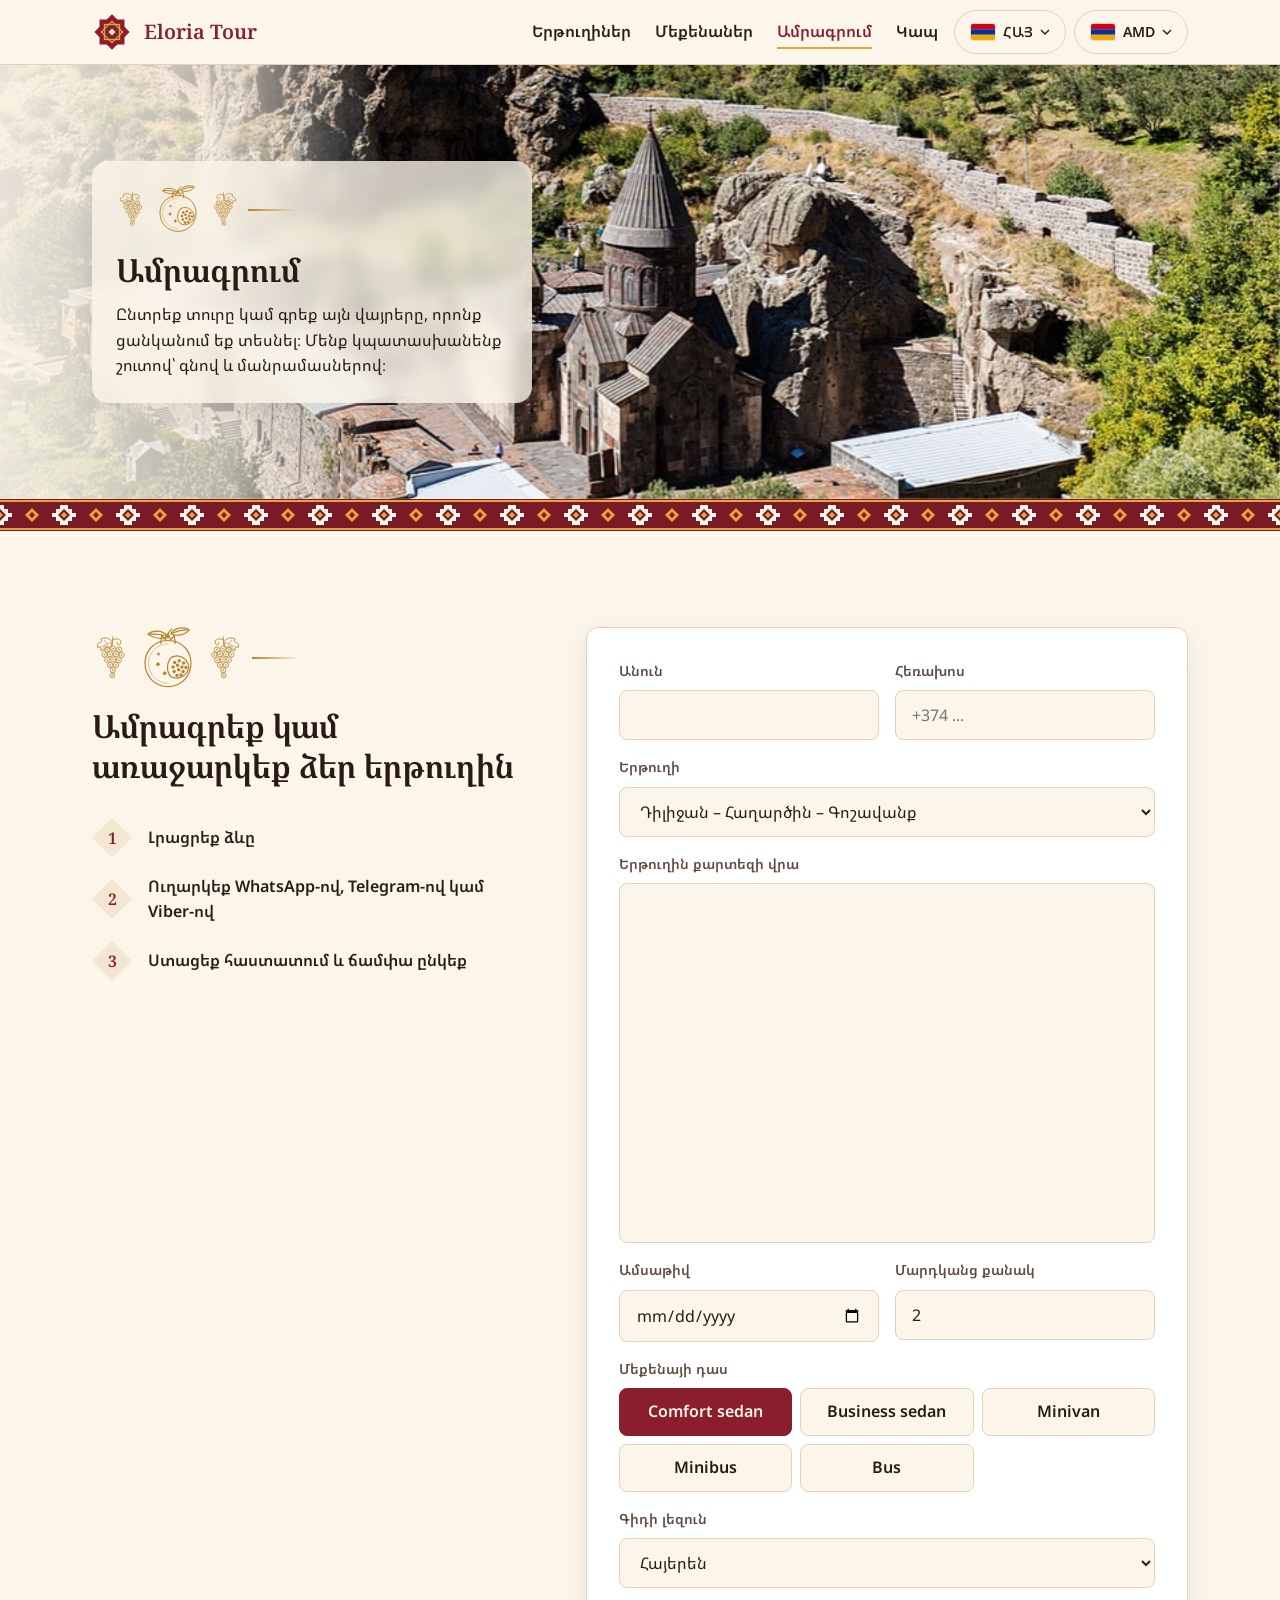
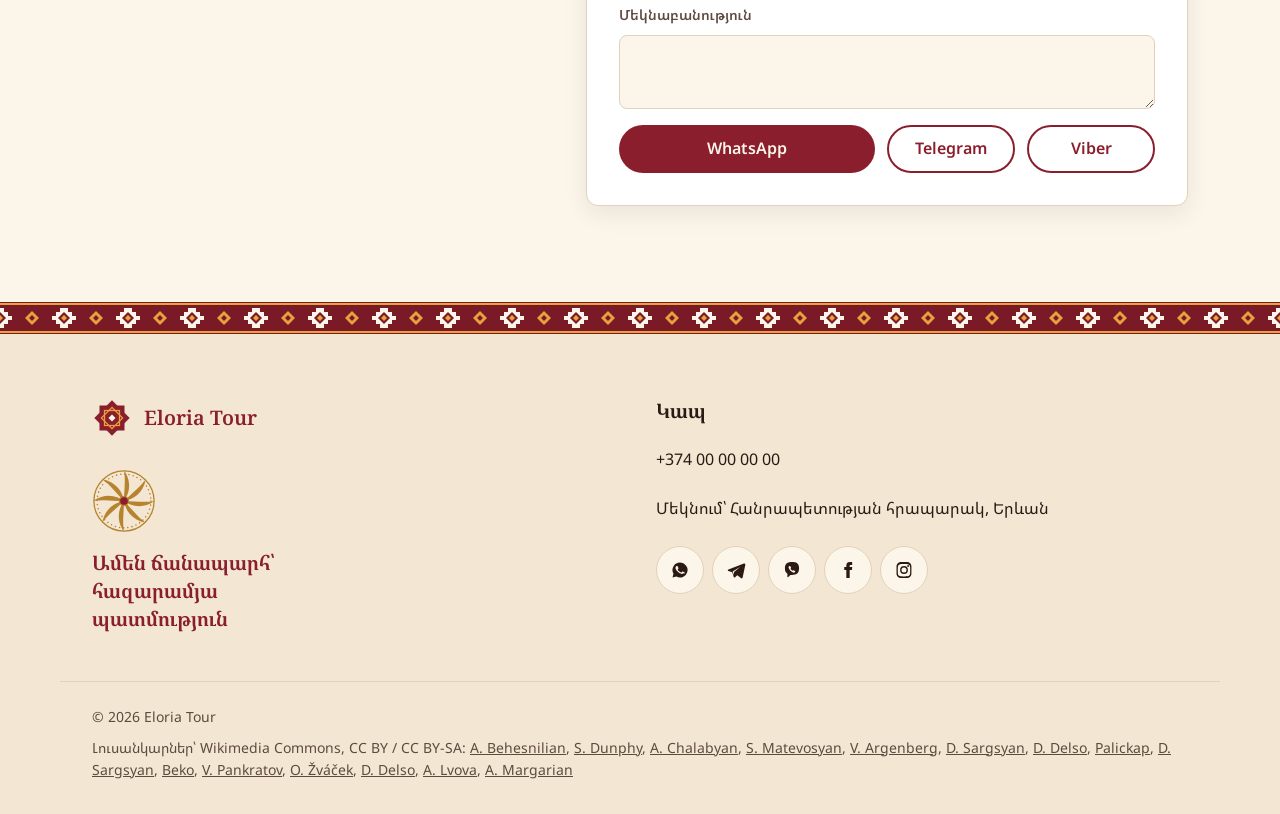
==== commit c980c305: "Smaller hero text panel; inner banners use the same clear-photo look" ====
--- a/booking.html
+++ b/booking.html
@@ -6,7 +6,7 @@
   fetch("version.txt", { cache: "no-store" }).then((r) => r.text()).then((v) => {
     v = v.trim();
     const u = new URL(location.href);
-    if (v && v !== "17" && u.searchParams.get("v") !== v) { u.searchParams.set("v", v); location.replace(u); }
+    if (v && v !== "19" && u.searchParams.get("v") !== v) { u.searchParams.set("v", v); location.replace(u); }
   }).catch(() => {});
 </script>
 <head>
@@ -18,7 +18,7 @@
   <link rel="preconnect" href="https://fonts.googleapis.com">
   <link rel="preconnect" href="https://fonts.gstatic.com" crossorigin>
   <link href="https://fonts.googleapis.com/css2?family=Noto+Sans+Armenian:wght@400;600&family=Noto+Sans:wght@400;600&family=Noto+Serif+Armenian:wght@600&family=Noto+Serif:wght@600&display=swap" rel="stylesheet">
-  <link rel="stylesheet" href="styles.css?v=17">
+  <link rel="stylesheet" href="styles.css?v=19">
 </head>
 <body data-page="book">
 
@@ -64,9 +64,11 @@
   <section class="page-hero">
     <img class="page-hero__img page-hero__img--upper" src="assets/img/geghard.jpg" alt="" fetchpriority="high">
     <div class="container page-hero__content">
-      <div class="ornament" aria-hidden="true"><img src="assets/grapes.svg" alt="" width="40" height="45"><img src="assets/pomegranate.svg" alt="" width="56" height="63"><img class="flip" src="assets/grapes.svg" alt="" width="40" height="45"></div>
-      <h1 data-i18n="nav.book">Ամրագրում</h1>
-      <p data-i18n="book.lead">Ընտրեք տուրը կամ գրեք այն վայրերը, որոնք ցանկանում եք տեսնել։ Մենք կպատասխանենք շուտով՝ գնով և մանրամասներով։</p>
+      <div class="glass">
+        <div class="ornament" aria-hidden="true"><img src="assets/grapes.svg" alt="" width="40" height="45"><img src="assets/pomegranate.svg" alt="" width="56" height="63"><img class="flip" src="assets/grapes.svg" alt="" width="40" height="45"></div>
+        <h1 data-i18n="nav.book">Ամրագրում</h1>
+        <p data-i18n="book.lead">Ընտրեք տուրը կամ գրեք այն վայրերը, որոնք ցանկանում եք տեսնել։ Մենք կպատասխանենք շուտով՝ գնով և մանրամասներով։</p>
+      </div>
     </div>
   </section>
 
@@ -199,6 +201,6 @@
 
 <div class="toast" id="toast" role="status" aria-live="polite"></div>
 
-<script src="script.js?v=17"></script>
+<script src="script.js?v=19"></script>
 </body>
 </html>
--- a/styles.css
+++ b/styles.css
@@ -146,7 +146,12 @@
   background: linear-gradient(180deg, rgba(251, 245, 234, .2) 0%, rgba(251, 245, 234, .8) 45%, rgba(251, 245, 234, .96) 100%);
 }
 @media (min-width: 768px) {
-  .hero::after { background: linear-gradient(90deg, rgba(251, 245, 234, .96) 0%, rgba(251, 245, 234, .85) 45%, rgba(251, 245, 234, 0) 80%); }
+  .hero::after { background: linear-gradient(90deg, rgba(251, 245, 234, .92) 0%, rgba(251, 245, 234, .7) 18%, rgba(251, 245, 234, 0) 30%); }
+  .glass {
+    max-width: 480px; padding: 24px; border-radius: 16px;
+    background: rgba(251, 245, 234, .78); backdrop-filter: blur(8px); -webkit-backdrop-filter: blur(8px);
+    box-shadow: var(--shadow);
+  }
 }
 .hero__content { position: relative; z-index: 1; padding-top: 128px; padding-bottom: 64px; }
 .eyebrow { font-size: 14px; font-weight: 600; letter-spacing: .08em; text-transform: uppercase; color: var(--red); margin-bottom: 16px; }
@@ -154,8 +159,10 @@
 .hero__lead { font-size: 16px; max-width: 56ch; margin-top: 16px; }
 .hero__actions { display: flex; flex-wrap: wrap; gap: 12px; margin-top: 32px; }
 @media (min-width: 768px) {
-  .hero h1 { font-size: 48px; }
-  .hero__lead { font-size: 20px; }
+  .hero h1 { font-size: 32px; }
+  .hero__lead { font-size: 16px; }
+  .hero .eyebrow { margin-bottom: 8px; }
+  .hero__actions { margin-top: 24px; }
   .hero__content { padding-bottom: 96px; }
 }
 @keyframes heroZoom { from { transform: scale(1.08); } to { transform: scale(1); } }
@@ -174,11 +181,11 @@
 .page-hero h1 { font-size: 32px; }
 .page-hero p { max-width: 56ch; margin-top: 12px; }
 @media (min-width: 768px) {
-  .page-hero::after { background: linear-gradient(90deg, rgba(251, 245, 234, .96) 0%, rgba(251, 245, 234, .85) 40%, rgba(251, 245, 234, 0) 75%); }
+  .page-hero::after { background: linear-gradient(90deg, rgba(251, 245, 234, .92) 0%, rgba(251, 245, 234, .7) 18%, rgba(251, 245, 234, 0) 30%); }
   .page-hero__content { padding-top: 96px; padding-bottom: 96px; }
-  .page-hero__content > * { max-width: 520px; }
-  .page-hero h1 { font-size: 40px; }
-  .page-hero p { font-size: 20px; }
+  .page-hero .glass { max-width: 440px; }
+  .page-hero .ornament img:nth-child(1), .page-hero .ornament img:nth-child(3) { width: 32px; }
+  .page-hero .ornament img:nth-child(2) { width: 44px; }
 }
 /* Whole photo visible: photo on top on phones, on the right on wider screens */
 .page-hero--split::after { display: none; }
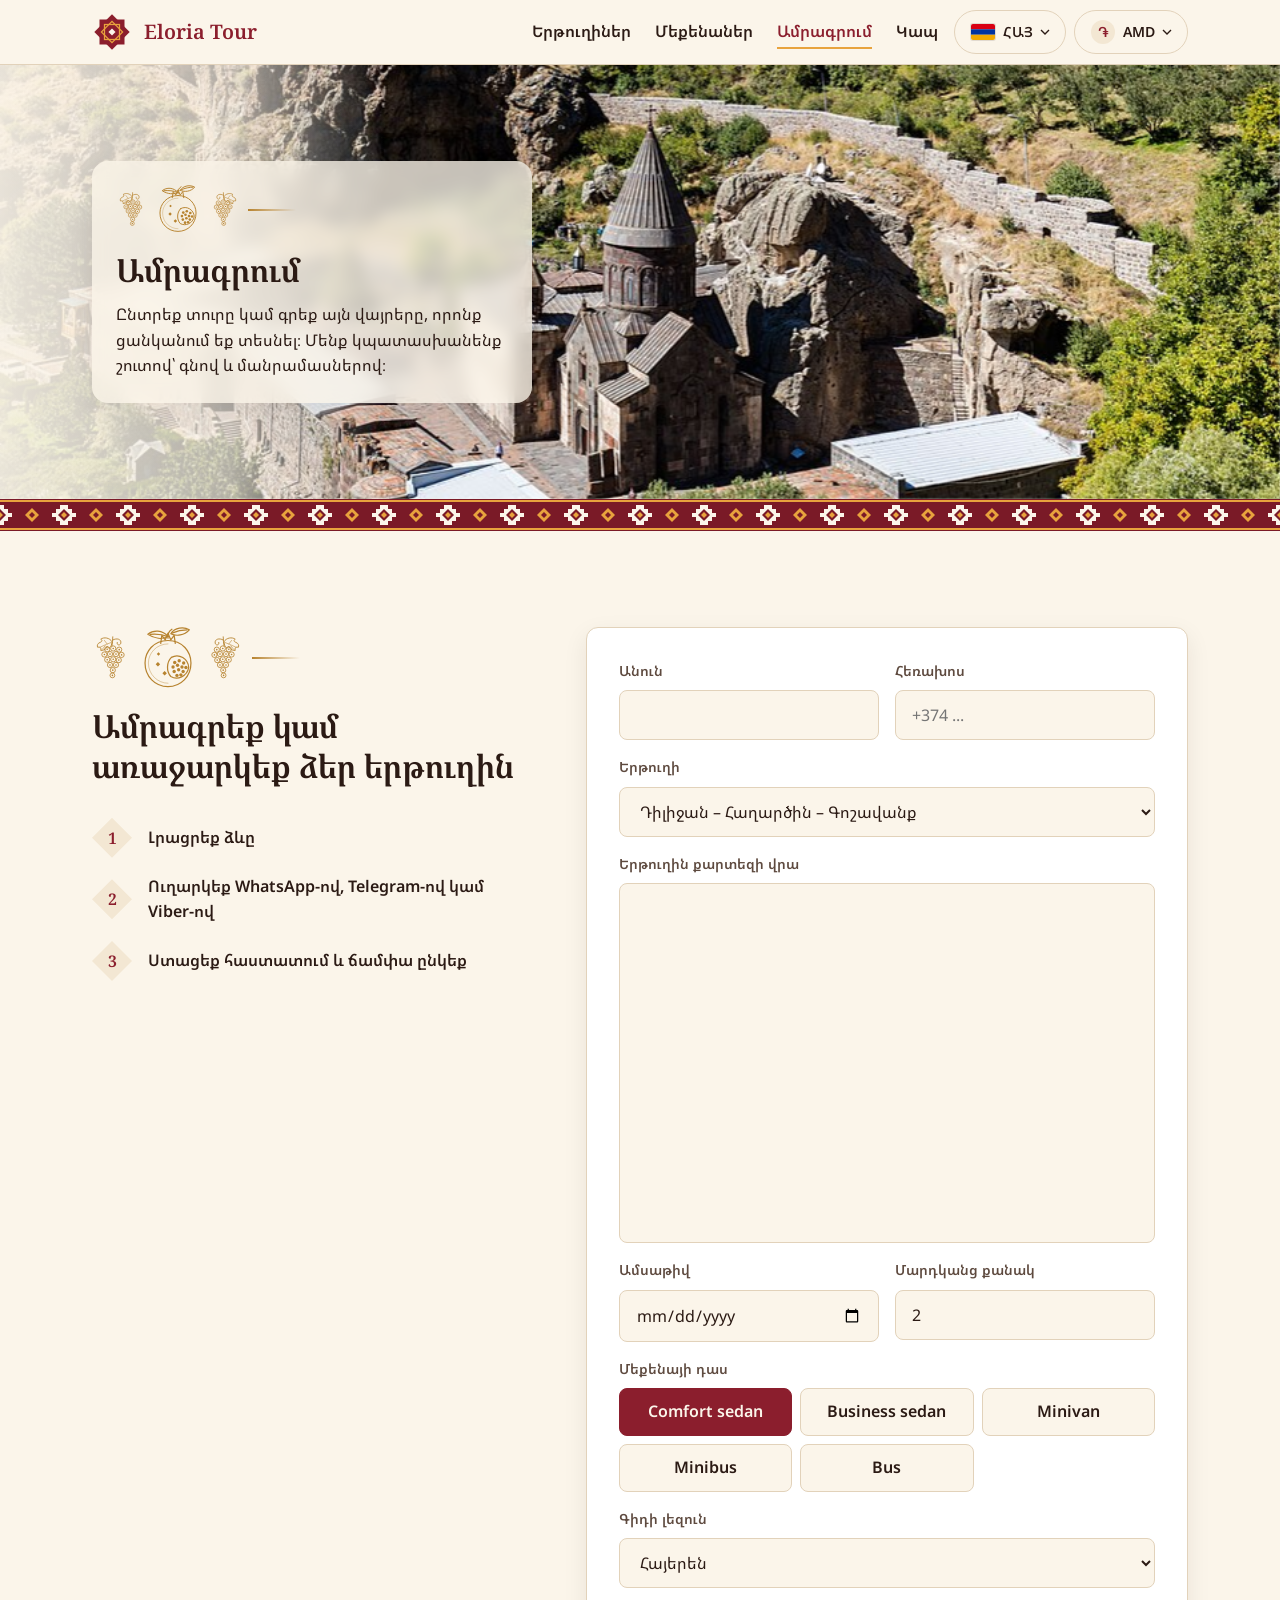
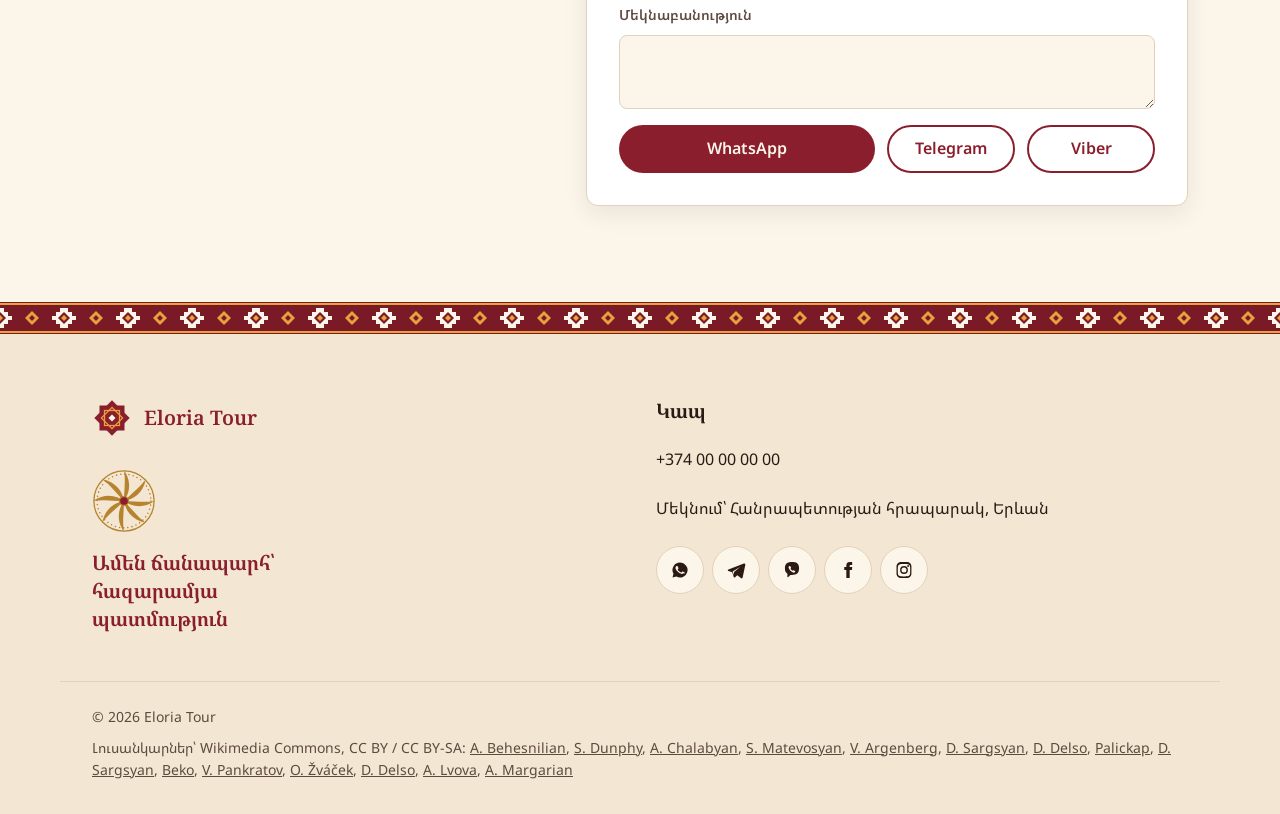
==== commit 04920147: "Currency menu: symbols instead of flags" ====
--- a/booking.html
+++ b/booking.html
@@ -6,7 +6,7 @@
   fetch("version.txt", { cache: "no-store" }).then((r) => r.text()).then((v) => {
     v = v.trim();
     const u = new URL(location.href);
-    if (v && v !== "19" && u.searchParams.get("v") !== v) { u.searchParams.set("v", v); location.replace(u); }
+    if (v && v !== "23" && u.searchParams.get("v") !== v) { u.searchParams.set("v", v); location.replace(u); }
   }).catch(() => {});
 </script>
 <head>
@@ -18,7 +18,7 @@
   <link rel="preconnect" href="https://fonts.googleapis.com">
   <link rel="preconnect" href="https://fonts.gstatic.com" crossorigin>
   <link href="https://fonts.googleapis.com/css2?family=Noto+Sans+Armenian:wght@400;600&family=Noto+Sans:wght@400;600&family=Noto+Serif+Armenian:wght@600&family=Noto+Serif:wght@600&display=swap" rel="stylesheet">
-  <link rel="stylesheet" href="styles.css?v=19">
+  <link rel="stylesheet" href="styles.css?v=23">
 </head>
 <body data-page="book">
 
@@ -44,13 +44,13 @@
         </div>
       </div>
       <div class="pick">
-        <button class="pick__btn" type="button" aria-expanded="false" aria-haspopup="true" data-i18n-aria="pick.cur" aria-label="Արժույթ"><span class="pick__cur" id="curCur"><img class="flag" src="assets/flags/hy.svg" alt="" width="24" height="16"><span class="pick__code">AMD</span></span><svg class="pick__chev" viewBox="0 0 24 24" aria-hidden="true"><path d="M6 9l6 6 6-6"/></svg></button>
+        <button class="pick__btn" type="button" aria-expanded="false" aria-haspopup="true" data-i18n-aria="pick.cur" aria-label="Արժույթ"><span class="pick__cur" id="curCur"><span class="sym" aria-hidden="true">֏</span><span class="pick__code">AMD</span></span><svg class="pick__chev" viewBox="0 0 24 24" aria-hidden="true"><path d="M6 9l6 6 6-6"/></svg></button>
         <div class="pick__menu">
-          <button type="button" data-cur="AMD"><img class="flag" src="assets/flags/hy.svg" alt="" width="24" height="16"><span class="pick__label"><strong>AMD</strong> <span data-i18n="cur.AMD"></span></span></button>
-          <button type="button" data-cur="USD"><img class="flag" src="assets/flags/usd.svg" alt="" width="24" height="16"><span class="pick__label"><strong>USD</strong> <span data-i18n="cur.USD"></span></span></button>
-          <button type="button" data-cur="RUB"><img class="flag" src="assets/flags/ru.svg" alt="" width="24" height="16"><span class="pick__label"><strong>RUB</strong> <span data-i18n="cur.RUB"></span></span></button>
-          <button type="button" data-cur="EUR"><img class="flag" src="assets/flags/eur.svg" alt="" width="24" height="16"><span class="pick__label"><strong>EUR</strong> <span data-i18n="cur.EUR"></span></span></button>
-          <button type="button" data-cur="GEL"><img class="flag" src="assets/flags/gel.svg" alt="" width="24" height="16"><span class="pick__label"><strong>GEL</strong> <span data-i18n="cur.GEL"></span></span></button>
+          <button type="button" data-cur="AMD"><span class="sym" aria-hidden="true">֏</span><span class="pick__label"><strong>AMD</strong> <span data-i18n="cur.AMD"></span></span></button>
+          <button type="button" data-cur="USD"><span class="sym" aria-hidden="true">$</span><span class="pick__label"><strong>USD</strong> <span data-i18n="cur.USD"></span></span></button>
+          <button type="button" data-cur="RUB"><span class="sym" aria-hidden="true">₽</span><span class="pick__label"><strong>RUB</strong> <span data-i18n="cur.RUB"></span></span></button>
+          <button type="button" data-cur="EUR"><span class="sym" aria-hidden="true">€</span><span class="pick__label"><strong>EUR</strong> <span data-i18n="cur.EUR"></span></span></button>
+          <button type="button" data-cur="GEL"><span class="sym" aria-hidden="true">₾</span><span class="pick__label"><strong>GEL</strong> <span data-i18n="cur.GEL"></span></span></button>
         </div>
       </div>
     </div>
@@ -201,6 +201,6 @@
 
 <div class="toast" id="toast" role="status" aria-live="polite"></div>
 
-<script src="script.js?v=19"></script>
+<script src="script.js?v=23"></script>
 </body>
 </html>
--- a/styles.css
+++ b/styles.css
@@ -106,7 +106,12 @@
 }
 .pick__cur { display: inline-flex; align-items: center; gap: 8px; }
 .flag { width: 24px; height: 16px; object-fit: cover; border-radius: 2px; box-shadow: 0 0 0 1px rgba(43, 26, 20, .12); flex: none; }
-.pick__menu button:has(.flag) { display: flex; align-items: center; gap: 12px; text-align: left; white-space: nowrap; }
+.sym {
+  display: inline-grid; place-items: center; width: 24px; height: 24px; flex: none; border-radius: 50%;
+  background: var(--sand); color: var(--red); font: 600 14px/1 var(--sans);
+}
+.pick__menu button[aria-pressed="true"] .sym { background: rgba(251, 245, 234, .2); color: var(--cream); }
+.pick__menu button:has(.flag), .pick__menu button:has(.sym) { display: flex; align-items: center; gap: 12px; text-align: left; white-space: nowrap; }
 .pick__label { font-weight: 400; }
 .pick__label strong { font-weight: 600; margin-right: 4px; }
 .pick__menu button[aria-pressed="true"] .flag { box-shadow: 0 0 0 1px rgba(251, 245, 234, .6); }
@@ -187,18 +192,32 @@
   .page-hero .ornament img:nth-child(1), .page-hero .ornament img:nth-child(3) { width: 32px; }
   .page-hero .ornament img:nth-child(2) { width: 44px; }
 }
-/* Whole photo visible: photo on top on phones, on the right on wider screens */
+/* Whole photo visible: photo on top on phones, on the right on wider screens.
+   --ratio on the section is the photo's width / height */
 .page-hero--split::after { display: none; }
-.page-hero--split .page-hero__img { position: static; height: auto; aspect-ratio: 960 / 686; animation: none; }
+.page-hero--split .page-hero__img { position: static; height: auto; aspect-ratio: var(--ratio); animation: none; }
 .page-hero--split .page-hero__content { padding-top: 24px; }
+.page-hero--split .glass { background: none; box-shadow: none; padding: 0; backdrop-filter: none; -webkit-backdrop-filter: none; }
 @media (min-width: 768px) {
-  .page-hero--split { min-height: 480px; display: flex; align-items: center; }
+  .page-hero--split { --photo-w: 70vw; min-height: clamp(400px, 34vw, 560px); display: flex; align-items: center; }
   .page-hero--split .page-hero__img {
-    position: absolute; inset: 0 0 0 auto; width: min(62%, 672px); height: 100%; aspect-ratio: auto;
-    -webkit-mask-image: linear-gradient(90deg, transparent, #000 20%); mask-image: linear-gradient(90deg, transparent, #000 20%);
+    position: absolute; inset: 0 0 0 auto; width: var(--photo-w); height: 100%; aspect-ratio: auto;
+    -webkit-mask-image: linear-gradient(90deg, transparent, #000 16%); mask-image: linear-gradient(90deg, transparent, #000 16%);
+    animation: heroPan 24s ease-in-out infinite alternate;
   }
-  .page-hero--split .page-hero__content { width: 100%; padding-top: 64px; padding-bottom: 64px; }
-}
+  .page-hero--split .page-hero__content { width: 100%; padding-top: 48px; padding-bottom: 48px; }
+  .page-hero--split .glass {
+    max-width: 400px; padding: 24px; border-radius: 16px;
+    background: rgba(251, 245, 234, .78); box-shadow: var(--shadow);
+    backdrop-filter: blur(8px); -webkit-backdrop-filter: blur(8px);
+  }
+}
+/* Slow glide across the whole photo */
+@keyframes heroPan {
+  from { object-position: center 0%; transform: scale(1.06); }
+  to { object-position: center 100%; transform: scale(1); }
+}
+@media (prefers-reduced-motion: reduce) { .page-hero--split .page-hero__img { animation: none; } }
 .nav a[aria-current="page"] { color: var(--red); }
 .nav a[aria-current="page"]::after { transform: scaleX(1); }
 
